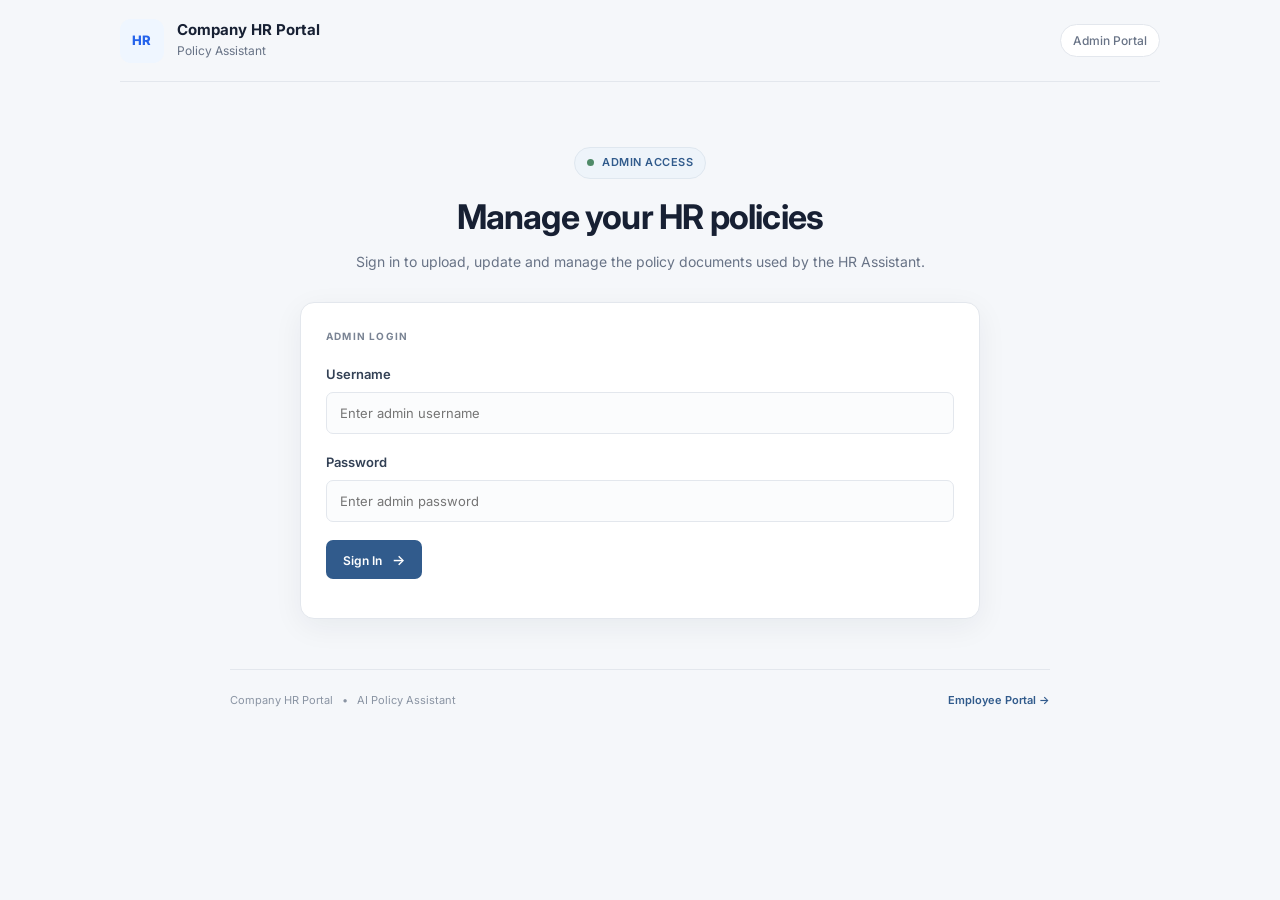
==== frontend/admin.html @ 7b4f22a0 "Initial commit - HR Policy Assistant" ====
<!DOCTYPE html>
<html lang="en">

<head>

    <meta charset="UTF-8">

    <meta
        name="viewport"
        content="width=device-width, initial-scale=1.0"
    >

    <title>HR Policy Assistant | Admin</title>

    <link
        rel="preconnect"
        href="https://fonts.googleapis.com"
    >

    <link
        rel="preconnect"
        href="https://fonts.gstatic.com"
        crossorigin
    >

    <link
        href="https://fonts.googleapis.com/css2?family=Inter:wght@400;500;600;700&display=swap"
        rel="stylesheet"
    >

    <link
        rel="stylesheet"
        href="style.css"
    >

</head>


<body>

    <div class="page">


        <!-- ==========================================
             HEADER
        =========================================== -->

        <header class="topbar">

            <div class="brand">

                <div class="brand-icon">
                    HR
                </div>

                <div>

                    <h1>
                        Company HR Portal
                    </h1>

                    <span>
                        Policy Assistant
                    </span>

                </div>

            </div>


            <div class="portal-label">
                Admin Portal
            </div>

        </header>


        <main>


            <!-- ==========================================
                 LOGIN
            =========================================== -->

            <section
                class="hero admin-hero"
                id="loginSection"
            >

                <div class="hero-badge">

                    <span class="status-dot"></span>

                    Admin Access

                </div>


                <h2>
                    Manage your HR policies
                </h2>


                <p>
                    Sign in to upload, update and manage
                    the policy documents used by the HR Assistant.
                </p>

            </section>


            <section
                class="question-card admin-login-card"
                id="loginForm"
            >

                <div class="section-label">
                    <span>ADMIN LOGIN</span>
                </div>


                <div class="admin-form">

                    <div class="form-group">

                        <label for="username">
                            Username
                        </label>

                        <input
                            type="text"
                            id="username"
                            placeholder="Enter admin username"
                            autocomplete="username"
                        >

                    </div>


                    <div class="form-group">

                        <label for="password">
                            Password
                        </label>

                        <input
                            type="password"
                            id="password"
                            placeholder="Enter admin password"
                            autocomplete="current-password"
                        >

                    </div>


                    <button
                        onclick="adminLogin()"
                        id="loginButton"
                    >
                        Sign In

                        <span class="arrow">
                            →
                        </span>

                    </button>


                    <p
                        id="loginStatus"
                        class="status-message"
                    ></p>

                </div>

            </section>


            <!-- ==========================================
                 ADMIN DASHBOARD
            =========================================== -->

            <div
                id="adminDashboard"
                style="display: none;"
            >


                <!-- Dashboard Hero -->

                <section class="hero admin-dashboard-hero">

                    <div class="hero-badge">

                        <span class="status-dot"></span>

                        Admin Portal

                    </div>


                    <h2>
                        Policy Management
                    </h2>


                    <p>
                        Upload and manage the documents that
                        power the company HR Policy Assistant.
                    </p>

                </section>


                <!-- ==========================================
                     UPLOAD POLICY
                =========================================== -->

                <section class="question-card admin-card">

                    <div class="section-label">
                        <span>UPLOAD POLICIES</span>
                    </div>


                    <h3>
                        Add HR policy documents
                    </h3>


                    <p class="admin-description">
                        Upload one or more policy documents
                        to add them to the assistant's knowledge base.
                    </p>


                    <div class="upload-area">

                        <div class="upload-icon">
                            📄
                        </div>


                        <h4>
                            Select Policy Documents
                        </h4>


                        <p>
                            Supported formats: .txt and .md
                        </p>


                        <input
                            type="file"
                            id="policyFile"
                            accept=".txt,.md"
                            multiple
                        >


                        <button
                            onclick="uploadPolicy()"
                            id="uploadButton"
                        >
                            Upload & Index Policies

                            <span class="arrow">
                                →
                            </span>

                        </button>

                    </div>


                    <p
                        id="uploadStatus"
                        class="status-message"
                    ></p>

                </section>


                <!-- ==========================================
                     CURRENT POLICIES
                =========================================== -->

                <section class="answer-card admin-card">

                    <div class="section-heading">

                        <div>

                            <span class="section-label">
                                POLICY LIBRARY
                            </span>

                            <h3>
                                Uploaded Policies
                            </h3>

                            <p class="admin-description">
                                Documents currently available
                                to the HR Assistant.
                            </p>

                        </div>


                        <span
                            id="policyCount"
                            class="policy-count"
                        >
                            0 policies
                        </span>

                    </div>


                    <div id="policyList">

                        <p class="loading-text">
                            Loading policies...
                        </p>

                    </div>

                </section>


                <!-- ==========================================
                     LOGOUT / EMPLOYEE PORTAL
                =========================================== -->

                <div class="admin-actions">

                    <button
                        class="secondary-button"
                        onclick="logout()"
                    >
                        Logout
                    </button>


                    <a
                        href="index.html"
                        class="portal-link"
                    >
                        ← Back to Employee Assistant
                    </a>

                </div>

            </div>

        </main>


        <!-- ==========================================
             FOOTER
        =========================================== -->

        <footer>

            <div>

                <span>
                    Company HR Portal
                </span>

                <span class="footer-separator">
                    •
                </span>

                <span>
                    AI Policy Assistant
                </span>

            </div>

            <a href="index.html">
                Employee Portal →
            </a>

        </footer>

    </div>


    <script src="admin.js"></script>

</body>

</html>
---- frontend/style.css ----
* {
    box-sizing: border-box;
    margin: 0;
    padding: 0;
}


:root {
    --background: #f5f7fa;
    --white: #ffffff;

    --text: #172033;
    --secondary-text: #687386;

    --primary: #315b8c;
    --primary-dark: #264a75;

    --border: #e3e7ed;

    --soft-blue: #eef4fa;

    --success: #4f8a68;

    --shadow: 0 8px 30px rgba(23, 32, 51, 0.06);
}


body {
    font-family: "Inter", Arial, sans-serif;

    background: var(--background);

    color: var(--text);

    line-height: 1.6;

    min-height: 100vh;
}


.page {
    width: 100%;
    max-width: 1100px;

    margin: auto;

    padding: 0 30px;
}


/* =========================
   HEADER
========================= */

.topbar {
    height: 82px;

    display: flex;

    align-items: center;

    justify-content: space-between;

    border-bottom: 1px solid var(--border);
}


.brand {
    display: flex;

    align-items: center;

    gap: 13px;
}


.brand-icon {
    width: 42px;
    height: 42px;

    border-radius: 9px;

    display: flex;
    align-items: center;
    justify-content: center;

    background: var(--primary);

    color: white;

    font-size: 13px;
    font-weight: 700;

    letter-spacing: 0.5px;
}


.brand h1 {
    font-size: 15px;

    font-weight: 700;

    line-height: 1.2;
}


.brand span {
    display: block;

    margin-top: 2px;

    color: var(--secondary-text);

    font-size: 12px;
}


.portal-label {
    padding: 6px 12px;

    border: 1px solid var(--border);

    border-radius: 20px;

    background: white;

    color: var(--secondary-text);

    font-size: 12px;

    font-weight: 500;
}


/* =========================
   MAIN
========================= */

main {
    max-width: 820px;

    margin: auto;

    padding: 65px 0 50px;
}


/* =========================
   HERO
========================= */

.hero {
    text-align: center;

    margin-bottom: 35px;
}


.hero-badge {
    display: inline-flex;

    align-items: center;

    gap: 8px;

    padding: 6px 12px;

    border: 1px solid #dfe7ef;

    border-radius: 20px;

    background: var(--soft-blue);

    color: var(--primary);

    font-size: 11px;

    font-weight: 600;

    text-transform: uppercase;

    letter-spacing: 0.5px;
}


.status-dot {
    width: 7px;
    height: 7px;

    display: inline-block;

    border-radius: 50%;

    background: var(--success);
}


.hero h2 {
    margin-top: 18px;

    font-size: 34px;

    line-height: 1.2;

    letter-spacing: -0.8px;

    font-weight: 700;
}


.hero p {
    max-width: 580px;

    margin: 13px auto 0;

    color: var(--secondary-text);

    font-size: 14px;

    line-height: 1.7;
}


/* =========================
   CARD
========================= */

.question-card,
.answer-card,
.admin-container,
.admin-dashboard {
    background: var(--white);

    border: 1px solid var(--border);

    border-radius: 14px;

    box-shadow: var(--shadow);
}


/* =========================
   QUESTION
========================= */

.question-card {
    padding: 25px;
}


.section-label {
    display: block;

    color: #7a8494;

    font-size: 10px;

    font-weight: 700;

    letter-spacing: 1.2px;
}


.question-card textarea {
    width: 100%;

    min-height: 130px;

    margin-top: 12px;

    padding: 16px;

    border: 1px solid var(--border);

    border-radius: 9px;

    background: #fbfcfd;

    color: var(--text);

    font-family: inherit;

    font-size: 14px;

    line-height: 1.6;

    resize: vertical;

    outline: none;

    transition: border 0.2s, box-shadow 0.2s;
}


.question-card textarea:focus {
    border-color: #9bb2c9;

    box-shadow: 0 0 0 3px rgba(49, 91, 140, 0.08);
}


.question-card textarea::placeholder {
    color: #9ba4b1;
}


.question-footer {
    display: flex;

    justify-content: space-between;

    align-items: center;

    gap: 20px;

    margin-top: 14px;
}


.helper-text {
    color: #8a94a3;

    font-size: 11px;
}


button {
    border: none;

    border-radius: 7px;

    padding: 11px 17px;

    background: var(--primary);

    color: white;

    font-family: inherit;

    font-size: 12px;

    font-weight: 600;

    cursor: pointer;

    transition: background 0.2s, transform 0.2s;
}


button:hover {
    background: var(--primary-dark);

    transform: translateY(-1px);
}


.arrow {
    margin-left: 7px;

    font-size: 14px;
}


/* =========================
   ANSWER
========================= */

.answer-card {
    margin-top: 22px;

    padding: 25px;
}


.section-heading h3 {
    margin-top: 5px;

    font-size: 19px;
}


.answer-box {
    margin-top: 16px;

    padding: 18px;

    border: 1px solid var(--border);

    border-radius: 9px;

    background: #fafbfc;
}


.answer-box p {
    color: #374151;

    font-size: 14px;

    line-height: 1.75;
}


/* =========================
   SOURCES
========================= */

.sources {
    margin-top: 25px;
}


.sources-heading {
    margin-bottom: 10px;
}


.citation {
    padding: 13px 15px;

    margin-top: 8px;

    border: 1px solid var(--border);

    border-left: 3px solid var(--primary);

    border-radius: 7px;

    background: white;

    font-size: 12px;

    color: #5f6978;
}


.citation strong {
    color: var(--text);

    font-weight: 600;
}


/* =========================
   FOOTER
========================= */

footer {
    max-width: 820px;

    margin: auto;

    padding: 22px 0 30px;

    border-top: 1px solid var(--border);

    display: flex;

    align-items: center;

    justify-content: space-between;

    color: #8a94a3;

    font-size: 11px;
}


footer a {
    color: var(--primary);

    text-decoration: none;

    font-weight: 600;
}


footer a:hover {
    text-decoration: underline;
}


.footer-separator {
    margin: 0 6px;
}


/* =========================
   ADMIN LOGIN
========================= */

.admin-container {
    max-width: 470px;

    margin: 45px auto 0;

    padding: 35px;
}


.admin-icon {
    width: 45px;
    height: 45px;

    display: flex;

    align-items: center;
    justify-content: center;

    margin-bottom: 20px;

    border-radius: 9px;

    background: var(--soft-blue);

    font-size: 19px;
}


.admin-container h2 {
    margin-top: 5px;

    font-size: 25px;

    letter-spacing: -0.3px;
}


.admin-container>p {
    margin-top: 7px;

    margin-bottom: 25px;

    color: var(--secondary-text);

    font-size: 13px;
}


.form-group {
    margin-bottom: 16px;
}


.form-group label {
    display: block;

    margin-bottom: 7px;

    color: #505a69;

    font-size: 12px;

    font-weight: 600;
}


.form-group input {
    width: 100%;

    padding: 12px 13px;

    border: 1px solid var(--border);

    border-radius: 7px;

    background: #fbfcfd;

    color: var(--text);

    font-family: inherit;

    font-size: 13px;

    outline: none;
}


.form-group input:focus {
    border-color: #9bb2c9;

    box-shadow: 0 0 0 3px rgba(49, 91, 140, 0.08);
}


.full-button {
    width: 100%;

    margin-top: 5px;
}


.status-message {
    margin-top: 12px;

    font-size: 12px;

    color: var(--secondary-text);
}


/* =========================
   ADMIN DASHBOARD
========================= */

.admin-dashboard {
    margin-top: 35px;

    padding: 30px;
}


.dashboard-header {
    display: flex;

    justify-content: space-between;

    align-items: flex-start;

    gap: 20px;

    padding-bottom: 25px;

    border-bottom: 1px solid var(--border);
}


.dashboard-header h2 {
    margin-top: 5px;

    font-size: 25px;
}


.dashboard-header p {
    margin-top: 5px;

    color: var(--secondary-text);

    font-size: 13px;
}


.admin-status {
    display: flex;

    align-items: center;

    gap: 7px;

    padding: 7px 11px;

    border-radius: 20px;

    background: #f2f7f4;

    color: #56816a;

    font-size: 11px;

    font-weight: 600;
}


/* =========================
   UPLOAD
========================= */

.upload-card {
    margin-top: 25px;

    padding: 28px;

    border: 1px dashed #cbd4df;

    border-radius: 10px;

    text-align: center;

    background: #fbfcfd;
}


.upload-icon {
    width: 44px;
    height: 44px;

    margin: auto;

    display: flex;

    align-items: center;
    justify-content: center;

    border-radius: 50%;

    background: var(--soft-blue);

    color: var(--primary);

    font-size: 22px;

    font-weight: 500;
}


.upload-card h3 {
    margin-top: 14px;

    font-size: 17px;
}


.upload-card>p {
    margin-top: 4px;

    color: var(--secondary-text);

    font-size: 12px;
}


.file-selector {
    margin-top: 20px;
}


.file-selector input {
    width: 100%;

    max-width: 400px;

    padding: 10px;

    border: 1px solid var(--border);

    border-radius: 7px;

    background: white;

    font-family: inherit;

    font-size: 12px;
}


.file-help {
    display: block;

    margin-top: 7px;

    color: #8a94a3;

    font-size: 10px;
}


.upload-button {
    margin-top: 18px;
}


/* =========================
   INFO CARDS
========================= */

.info-grid {
    display: grid;

    grid-template-columns: repeat(3, 1fr);

    gap: 12px;

    margin-top: 20px;
}


.info-card {
    display: flex;

    gap: 12px;

    padding: 16px;

    border: 1px solid var(--border);

    border-radius: 8px;

    background: white;
}


.info-number {
    color: #9aa4b2;

    font-size: 11px;

    font-weight: 700;
}


.info-card h4 {
    font-size: 12px;
}


.info-card p {
    margin-top: 3px;

    color: var(--secondary-text);

    font-size: 10px;

    line-height: 1.5;
}


.logout-button {
    margin-top: 22px;

    background: transparent;

    border: 1px solid var(--border);

    color: #667080;
}


.logout-button:hover {
    background: #f5f6f8;

    color: var(--text);
}


/* =========================
   RESPONSIVE
========================= */

@media (max-width: 700px) {

    .page {
        padding: 0 18px;
    }


    .topbar {
        height: 72px;
    }


    .portal-label {
        display: none;
    }


    main {
        padding-top: 45px;
    }


    .hero h2 {
        font-size: 28px;
    }


    .hero p {
        font-size: 13px;
    }


    .question-footer {
        flex-direction: column;

        align-items: stretch;
    }


    .question-footer button {
        width: 100%;
    }


    footer {
        flex-direction: column;

        gap: 10px;

        text-align: center;
    }


    .dashboard-header {
        flex-direction: column;
    }


    .info-grid {
        grid-template-columns: 1fr;
    }


    .admin-container {
        padding: 25px;
    }


    .admin-dashboard {
        padding: 22px;
    }
}

#policyList {
    margin-top: 15px;
}

.delete-button {
    float: right;
    background: #dc2626;
    padding: 7px 12px;
    font-size: 13px;
}

.delete-button:hover {
    background: #b91c1c;
}


/* ==========================================
   ADMIN PORTAL
========================================== */

.form-group {
    margin-bottom: 18px;
}

.form-group label {
    display: block;
    margin-bottom: 7px;
    font-size: 14px;
    font-weight: 600;
}

.form-group input {
    width: 100%;
    box-sizing: border-box;
}


.section-description {
    color: #64748b;
    font-size: 14px;
    line-height: 1.6;
    margin-top: 4px;
}


.status-message {
    margin-top: 14px;
    font-size: 14px;
    color: #475569;
}


/* Dashboard Header */

.dashboard-header {
    display: flex;
    justify-content: space-between;
    align-items: flex-start;
    gap: 20px;
    margin-bottom: 30px;
}


/* Admin Sections */

.admin-section {
    padding: 24px 0;
    border-top: 1px solid #e2e8f0;
}

.admin-section h3 {
    margin-bottom: 6px;
}


/* Upload Area */

.upload-area {
    margin-top: 20px;
    padding: 35px 20px;

    border: 1.5px dashed #cbd5e1;
    border-radius: 14px;

    text-align: center;

    background: #f8fafc;
}


.upload-icon {
    font-size: 32px;
    margin-bottom: 8px;
}


.upload-area h4 {
    margin: 8px 0;
    font-size: 16px;
}


.upload-area p {
    color: #64748b;
    font-size: 13px;
}


.upload-area input[type="file"] {
    display: block;
    margin: 20px auto;
    max-width: 100%;
}


.upload-button {
    margin-top: 5px;
}


/* Policy Header */

.policy-header {
    display: flex;
    justify-content: space-between;
    align-items: center;
    gap: 15px;
}


.policy-count {
    padding: 6px 11px;

    border-radius: 20px;

    background: #eff6ff;
    color: #2563eb;

    font-size: 13px;
    font-weight: 600;

    white-space: nowrap;
}


/* Policy Item */

.policy-item {
    display: flex;
    align-items: center;
    justify-content: space-between;

    gap: 15px;

    padding: 16px;

    margin-top: 12px;

    border: 1px solid #e2e8f0;
    border-radius: 12px;

    background: #ffffff;

    transition:
        border-color 0.2s ease,
        box-shadow 0.2s ease;
}


.policy-item:hover {
    border-color: #cbd5e1;

    box-shadow:
        0 4px 12px rgba(15, 23, 42, 0.05);
}


.policy-info {
    display: flex;
    align-items: center;
    gap: 13px;

    min-width: 0;
}


.policy-icon {
    width: 40px;
    height: 40px;

    display: flex;
    align-items: center;
    justify-content: center;

    border-radius: 10px;

    background: #eff6ff;

    font-size: 19px;

    flex-shrink: 0;
}


.policy-info strong {
    display: block;

    font-size: 14px;

    color: #1e293b;

    word-break: break-word;
}


.policy-status {
    display: block;

    margin-top: 4px;

    font-size: 12px;

    color: #16a34a;
}


/* Delete Button */

.delete-button {
    background: transparent;

    border: 1px solid #fecaca;

    color: #dc2626;

    padding: 8px 13px;

    font-size: 13px;

    border-radius: 8px;

    cursor: pointer;

    flex-shrink: 0;
}


.delete-button:hover {
    background: #fef2f2;

    border-color: #fca5a5;
}


/* Empty State */

.empty-state {
    padding: 25px;

    margin-top: 15px;

    text-align: center;

    border: 1px dashed #cbd5e1;

    border-radius: 12px;

    color: #64748b;

    background: #f8fafc;
}


/* Admin Footer */

.admin-footer {
    padding-top: 25px;

    border-top: 1px solid #e2e8f0;

    text-align: center;
}


.admin-footer a {
    color: #2563eb;

    text-decoration: none;

    font-size: 14px;

    font-weight: 500;
}


.admin-footer a:hover {
    text-decoration: underline;
}


/* Mobile */

@media (max-width: 600px) {

    .dashboard-header {
        flex-direction: column;
    }

    .dashboard-header .secondary-button {
        width: 100%;
    }

    .policy-header {
        align-items: flex-start;
        flex-direction: column;
    }

    .policy-item {
        align-items: flex-start;
    }

    .delete-button {
        margin-top: 2px;
    }

}


/* ==========================================
   ADMIN TOP HEADER
========================================== */

.admin-topbar {
    display: flex;
    align-items: center;
    justify-content: space-between;

    padding: 22px 24px;

    margin: -10px -10px 28px -10px;

    background: #f8fafc;

    border: 1px solid #e2e8f0;
    border-radius: 14px;

    gap: 20px;
}


.admin-title {
    display: flex;
    align-items: center;

    gap: 15px;
}


.admin-icon {
    width: 46px;
    height: 46px;

    display: flex;
    align-items: center;
    justify-content: center;

    border-radius: 12px;

    background: #eaf2ff;

    font-size: 21px;

    flex-shrink: 0;
}


.admin-label {
    display: block;

    margin-bottom: 4px;

    color: #2563eb;

    font-size: 11px;

    font-weight: 700;

    letter-spacing: 0.08em;
}


.admin-topbar h2 {
    margin: 0;

    font-size: 24px;

    color: #172554;
}


.admin-topbar p {
    margin: 5px 0 0;

    color: #64748b;

    font-size: 13px;
}


.logout-button {
    border: 1px solid #cbd5e1;

    background: #ffffff;

    color: #334155;

    padding: 9px 16px;

    border-radius: 8px;

    font-size: 13px;

    font-weight: 600;

    cursor: pointer;

    transition: all 0.2s ease;

    flex-shrink: 0;
}


.logout-button:hover {
    background: #f1f5f9;

    border-color: #94a3b8;
}


/* ==========================================
   MOBILE ADMIN HEADER
========================================== */

@media (max-width: 600px) {

    .admin-topbar {
        align-items: flex-start;

        flex-direction: column;

        padding: 20px;
    }

    .logout-button {
        width: 100%;
    }

}

/* ==========================================
   ADMIN APPLICATION HEADER
========================================== */

.main-header {
    margin-bottom: 24px;
}

.brand-area {
    display: flex;
    align-items: center;
    gap: 14px;
}

.brand-icon {
    width: 44px;
    height: 44px;

    display: flex;
    align-items: center;
    justify-content: center;

    border-radius: 11px;

    background: #eff6ff;
    color: #2563eb;

    font-size: 13px;
    font-weight: 800;

    letter-spacing: 0.04em;
}

.main-header h1 {
    margin: 0;
}

.main-header p {
    margin: 4px 0 0;
}


/* ==========================================
   LOGIN
========================================== */

.login-card {
    max-width: 520px;
    margin: 0 auto 25px;
}

.login-header {
    display: flex;
    align-items: flex-start;
    gap: 14px;

    margin-bottom: 25px;
}

.login-icon {
    width: 42px;
    height: 42px;

    display: flex;
    align-items: center;
    justify-content: center;

    background: #f1f5f9;

    border-radius: 10px;

    font-size: 18px;

    flex-shrink: 0;
}

.login-header h2 {
    margin: 0;
}


/* ==========================================
   ADMIN DASHBOARD HEADER
========================================== */

.admin-dashboard-header {
    display: flex;

    align-items: center;
    justify-content: space-between;

    padding: 22px 24px;

    margin-bottom: 28px;

    background: #f8fafc;

    border: 1px solid #e2e8f0;

    border-radius: 14px;

    gap: 20px;
}


.dashboard-title {
    display: flex;

    align-items: center;

    gap: 15px;
}


.dashboard-icon {
    width: 46px;
    height: 46px;

    display: flex;
    align-items: center;
    justify-content: center;

    background: #eff6ff;

    border-radius: 11px;

    font-size: 20px;

    flex-shrink: 0;
}


.admin-label {
    display: block;

    margin-bottom: 3px;

    color: #2563eb;

    font-size: 11px;

    font-weight: 700;

    letter-spacing: 0.08em;
}


.admin-dashboard-header h2 {
    margin: 0;

    color: #172554;

    font-size: 24px;
}


.admin-dashboard-header p {
    margin: 5px 0 0;

    color: #64748b;

    font-size: 13px;
}


/* ==========================================
   LOGOUT
========================================== */

.logout-button {
    padding: 9px 16px;

    background: #ffffff;

    border: 1px solid #cbd5e1;

    border-radius: 8px;

    color: #334155;

    font-size: 13px;

    font-weight: 600;

    cursor: pointer;

    flex-shrink: 0;
}

.logout-button:hover {
    background: #f8fafc;

    border-color: #94a3b8;
}


/* ==========================================
   ADMIN SECTIONS
========================================== */

.admin-section {
    padding: 24px 0;

    border-top: 1px solid #e2e8f0;
}

.section-heading {
    margin-bottom: 18px;
}


/* ==========================================
   UPLOAD AREA
========================================== */

.upload-area {
    margin-top: 18px;

    padding: 34px 20px;

    text-align: center;

    background: #f8fafc;

    border: 1.5px dashed #cbd5e1;

    border-radius: 14px;
}

.upload-icon {
    width: 48px;
    height: 48px;

    display: flex;
    align-items: center;
    justify-content: center;

    margin: 0 auto 12px;

    background: #eff6ff;

    border-radius: 50%;

    font-size: 21px;
}

.upload-area h4 {
    margin: 0 0 7px;
}

.upload-area p {
    margin: 0;

    color: #64748b;

    font-size: 13px;
}

.upload-area input[type="file"] {
    display: block;

    margin: 20px auto;

    max-width: 100%;
}

.upload-button {
    margin-top: 3px;
}


/* ==========================================
   POLICY LIST
========================================== */

.policy-header {
    display: flex;

    align-items: center;
    justify-content: space-between;

    gap: 15px;
}

.policy-header h3 {
    margin-bottom: 5px;
}

.policy-count {
    padding: 6px 11px;

    background: #eff6ff;

    color: #2563eb;

    border-radius: 20px;

    font-size: 12px;

    font-weight: 600;

    white-space: nowrap;
}


/* ==========================================
   POLICY ITEM
========================================== */

.policy-item {
    display: flex;

    align-items: center;
    justify-content: space-between;

    gap: 15px;

    padding: 15px;

    margin-top: 11px;

    background: #ffffff;

    border: 1px solid #e2e8f0;

    border-radius: 11px;
}

.policy-info {
    display: flex;

    align-items: center;

    gap: 12px;

    min-width: 0;
}

.policy-icon {
    width: 39px;
    height: 39px;

    display: flex;
    align-items: center;
    justify-content: center;

    background: #eff6ff;

    border-radius: 9px;

    font-size: 17px;

    flex-shrink: 0;
}

.policy-info strong {
    display: block;

    color: #1e293b;

    font-size: 14px;

    word-break: break-word;
}

.policy-status {
    display: block;

    margin-top: 4px;

    color: #16a34a;

    font-size: 12px;
}


/* ==========================================
   DELETE BUTTON
========================================== */

.delete-button {
    padding: 7px 12px;

    background: #ffffff;

    border: 1px solid #fecaca;

    border-radius: 7px;

    color: #dc2626;

    font-size: 12px;

    font-weight: 600;

    cursor: pointer;

    flex-shrink: 0;
}

.delete-button:hover {
    background: #fef2f2;
}


/* ==========================================
   EMPTY / LOADING
========================================== */

.empty-state,
.loading-text {
    color: #64748b;

    font-size: 14px;
}


/* ==========================================
   ADMIN FOOTER
========================================== */

.admin-footer {
    padding-top: 22px;

    border-top: 1px solid #e2e8f0;

    text-align: center;
}

.admin-footer a {
    color: #2563eb;

    font-size: 14px;

    font-weight: 500;

    text-decoration: none;
}

.admin-footer a:hover {
    text-decoration: underline;
}


/* ==========================================
   MOBILE
========================================== */

@media (max-width: 600px) {

    .admin-dashboard-header {
        align-items: flex-start;

        flex-direction: column;
    }

    .logout-button {
        width: 100%;
    }

    .policy-header {
        align-items: flex-start;

        flex-direction: column;
    }

    .policy-item {
        align-items: flex-start;
    }

}

/* ==========================================
   ADMIN PORTAL
========================================== */

.admin-hero {
    margin-bottom: 28px;
}


/* Login */

.admin-login-card {
    max-width: 680px;
    margin-left: auto;
    margin-right: auto;
}


.admin-form {
    margin-top: 20px;
}


.form-group {
    margin-bottom: 18px;
}


.form-group label {
    display: block;

    margin-bottom: 7px;

    font-size: 13px;

    font-weight: 600;

    color: #334155;
}


.form-group input {
    width: 100%;

    box-sizing: border-box;
}


/* Dashboard */

.admin-dashboard-hero {
    margin-bottom: 28px;
}


.admin-card {
    margin-bottom: 24px;
}


.admin-description {
    margin-top: 6px;

    color: #64748b;

    font-size: 14px;

    line-height: 1.6;
}


/* Upload */

.upload-area {
    margin-top: 22px;

    padding: 38px 20px;

    text-align: center;

    background: #f8fafc;

    border: 1px dashed #cbd5e1;

    border-radius: 14px;
}


.upload-icon {
    width: 48px;
    height: 48px;

    margin: 0 auto 12px;

    display: flex;

    align-items: center;
    justify-content: center;

    border-radius: 50%;

    background: #eff6ff;

    font-size: 20px;
}


.upload-area h4 {
    margin: 0 0 7px;

    font-size: 15px;
}


.upload-area p {
    margin: 0;

    color: #64748b;

    font-size: 13px;
}


.upload-area input[type="file"] {
    display: block;

    width: 100%;

    max-width: 350px;

    margin: 20px auto;
}


/* Policy header */

.policy-count {
    padding: 6px 11px;

    background: #eff6ff;

    color: #2563eb;

    border-radius: 20px;

    font-size: 12px;

    font-weight: 600;

    white-space: nowrap;
}


/* Policy item */

.policy-item {
    display: flex;

    align-items: center;

    justify-content: space-between;

    gap: 15px;

    padding: 15px;

    margin-top: 12px;

    background: #ffffff;

    border: 1px solid #e2e8f0;

    border-radius: 11px;
}


.policy-info {
    display: flex;

    align-items: center;

    gap: 12px;

    min-width: 0;
}


.policy-icon {
    width: 40px;
    height: 40px;

    display: flex;

    align-items: center;
    justify-content: center;

    border-radius: 9px;

    background: #eff6ff;

    font-size: 17px;

    flex-shrink: 0;
}


.policy-info strong {
    display: block;

    color: #1e293b;

    font-size: 14px;

    word-break: break-word;
}


.policy-status {
    display: block;

    margin-top: 4px;

    color: #16a34a;

    font-size: 12px;
}


/* Delete */

.delete-button {
    padding: 7px 12px;

    background: #ffffff;

    border: 1px solid #fecaca;

    border-radius: 7px;

    color: #dc2626;

    font-size: 12px;

    font-weight: 600;

    cursor: pointer;
}


.delete-button:hover {
    background: #fef2f2;
}


/* Admin actions */

.admin-actions {
    display: flex;

    align-items: center;

    justify-content: space-between;

    gap: 15px;

    margin-top: 8px;
}


.portal-link {
    color: #2563eb;

    font-size: 14px;

    font-weight: 500;

    text-decoration: none;
}


.portal-link:hover {
    text-decoration: underline;
}


.loading-text {
    color: #64748b;

    font-size: 14px;
}


/* Mobile */

@media (max-width: 600px) {

    .admin-actions {
        flex-direction: column;

        align-items: stretch;
    }

    .portal-link {
        text-align: center;
    }

    .policy-item {
        align-items: flex-start;
    }

}
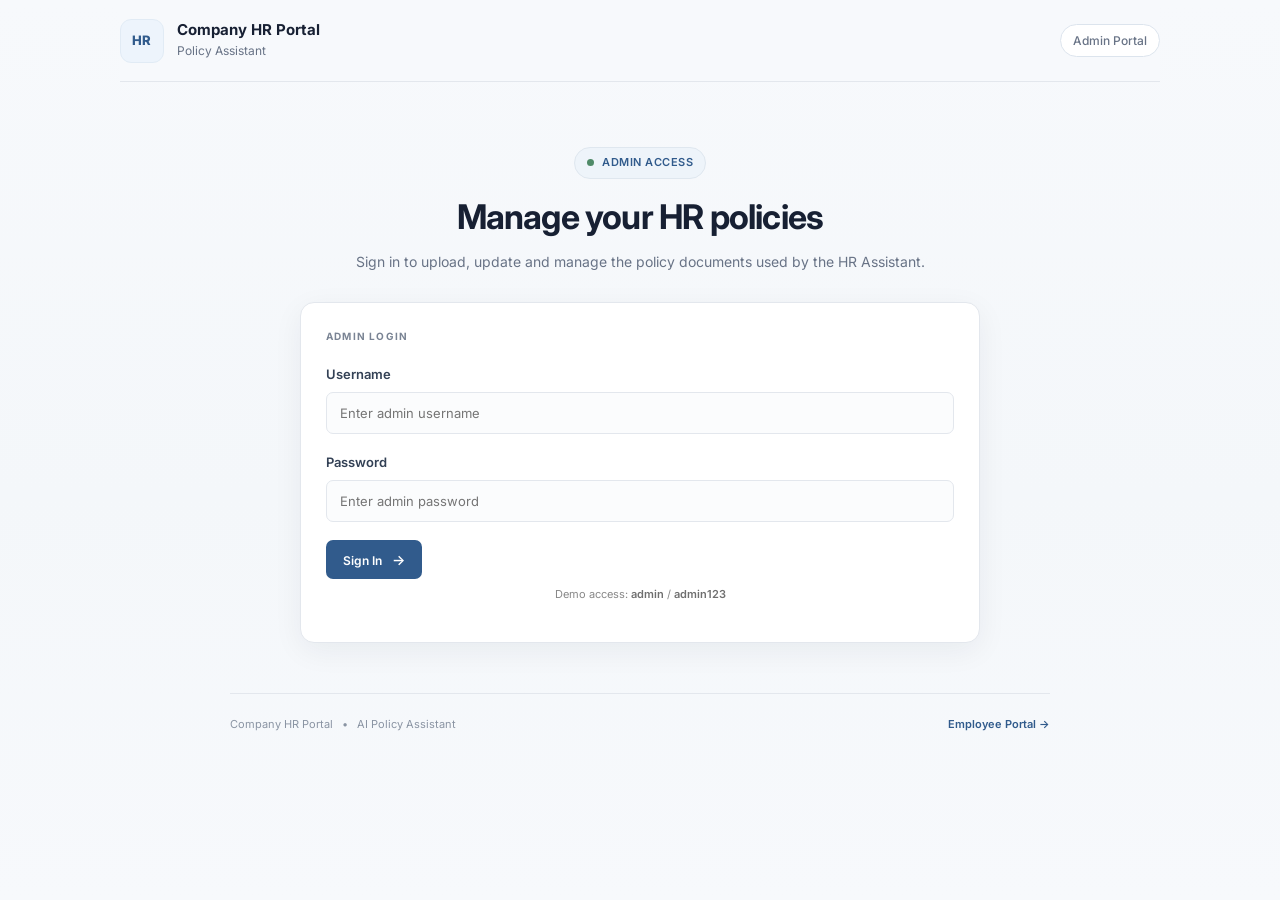
==== commit 709967f9: "Enhance frontend with demo features and improved UI - Added demo credentials section in admin.html f" ====
--- a/frontend/admin.html
+++ b/frontend/admin.html
@@ -164,6 +164,9 @@
                         </span>
 
                     </button>
+                    <p class="demo-credentials">
+                        Demo access: <strong>admin</strong> / <strong>admin123</strong>
+                    </p>
 
 
                     <p
--- a/frontend/style.css
+++ b/frontend/style.css
@@ -2151,4 +2151,1222 @@
         align-items: flex-start;
     }
 
+}
+
+.demo-credentials {
+    margin-top: 7px;
+    font-size: 11px;
+    color: #555;
+    opacity: 0.7;
+    text-align: center;
+}
+
+.demo-credentials strong {
+    font-weight: 600;
+    color: #333;
+}
+
+
+.demo-questions {
+    width: 100%;
+    max-width: 520px;
+    margin: 24px auto 0;
+}
+
+.demo-title {
+    font-size: 12px;
+    font-weight: 600;
+    color: #7a8490;
+    margin-bottom: 10px;
+    text-align: left;
+}
+
+.demo-question {
+    display: block;
+    width: 100%;
+    margin-bottom: 8px;
+    padding: 11px 14px;
+
+    background: #ffffff;
+    border: 1px solid #e1e5ea;
+    border-radius: 9px;
+
+    color: #333;
+    font-size: 12px;
+    line-height: 1.4;
+
+    text-align: left;
+    cursor: pointer;
+
+    transition: background 0.2s ease,
+        border-color 0.2s ease;
+}
+
+.demo-question:hover {
+    background: #f8fafc;
+    border-color: #cbd3dc;
+}
+
+/* ==========================================
+   EMPLOYEE HOME
+========================================== */
+
+.employee-home {
+    width: 100%;
+    max-width: 820px;
+    margin: 0 auto;
+    padding: 48px 0 42px;
+    display: flex;
+    flex-direction: column;
+}
+
+/* ==========================================
+   EMPLOYEE HERO
+========================================== */
+
+.employee-home .hero {
+    text-align: center;
+    margin-bottom: 26px;
+}
+
+.employee-home .hero h2 {
+    margin-top: 16px;
+    font-size: 34px;
+    line-height: 1.2;
+    letter-spacing: -0.8px;
+}
+
+.employee-home .hero p {
+    margin-top: 9px;
+}
+
+/* ==========================================
+   TRY ASKING
+========================================== */
+
+.demo-questions {
+    width: 100%;
+    max-width: 720px;
+    margin: 24px auto 0;
+}
+
+.demo-title {
+    margin-bottom: 10px;
+    color: #7a8490;
+    font-size: 11px;
+    font-weight: 700;
+    letter-spacing: 0.9px;
+    text-transform: uppercase;
+    text-align: left;
+}
+
+.demo-questions {
+    display: grid;
+    grid-template-columns: repeat(3, 1fr);
+    gap: 10px;
+}
+
+.demo-title {
+    grid-column: 1 / -1;
+}
+
+.demo-question {
+    min-height: 64px;
+    padding: 12px 14px;
+
+    background: #ffffff;
+    border: 1px solid #e1e6ec;
+    border-radius: 10px;
+
+    color: #354052;
+    font-family: inherit;
+    font-size: 12px;
+    font-weight: 500;
+    line-height: 1.45;
+
+    text-align: left;
+    cursor: pointer;
+
+    box-shadow: 0 2px 8px rgba(23, 32, 51, 0.03);
+
+    transition:
+        border-color 0.2s ease,
+        background 0.2s ease,
+        box-shadow 0.2s ease,
+        transform 0.2s ease;
+}
+
+.demo-question:hover {
+    background: #fbfcfe;
+    border-color: #c9d3df;
+    box-shadow: 0 5px 14px rgba(23, 32, 51, 0.06);
+    transform: translateY(-1px);
+}
+
+/* ==========================================
+   QUESTION CARD
+========================================== */
+
+/* ==========================================
+   EMPLOYEE QUESTION BOX - COMPACT
+========================================== */
+
+.employee-home .question-card {
+    margin-top: 18px;
+    padding: 16px 18px 14px;
+    border-radius: 12px;
+}
+
+.employee-home .question-card textarea {
+    width: 100%;
+    min-height: 64px;
+    height: 64px;
+    max-height: 100px;
+
+    margin-top: 8px;
+    padding: 11px 13px;
+
+    font-size: 13px;
+    line-height: 1.5;
+
+    resize: vertical;
+}
+
+.employee-home .question-footer {
+    margin-top: 8px;
+    min-height: 34px;
+}
+
+.employee-home .helper-text {
+    font-size: 10px;
+}
+
+.employee-home #askButton {
+    padding: 9px 15px;
+    font-size: 12px;
+}
+
+
+/* Keep the homepage sections visually connected */
+
+.employee-home {
+    padding-top: 38px;
+    padding-bottom: 28px;
+}
+
+.employee-home .hero {
+    margin-bottom: 0;
+}
+
+.employee-home .demo-questions {
+    margin-bottom: 0;
+}
+
+.employee-home .question-card {
+    margin-top: 22px;
+}
+/* ==========================================
+   ANSWER CARD
+========================================== */
+
+.employee-home .answer-card {
+    margin-top: 18px;
+    padding: 22px;
+}
+
+/* ==========================================
+   SUGGESTED QUESTIONS
+========================================== */
+
+.suggested-questions {
+    margin-top: 14px;
+    padding: 0 2px;
+}
+
+.suggested-title {
+    margin-bottom: 9px;
+    color: #667080;
+    font-size: 12px;
+    font-weight: 600;
+}
+
+.suggested-list {
+    display: flex;
+    flex-wrap: wrap;
+    gap: 7px;
+}
+
+.suggested-question {
+    width: auto;
+    min-width: 0;
+    padding: 8px 11px;
+
+    background: #ffffff;
+    border: 1px solid #dbe2ea;
+    border-radius: 7px;
+
+    color: #315b8c;
+    font-family: inherit;
+    font-size: 11px;
+    font-weight: 500;
+    line-height: 1.4;
+
+    text-align: left;
+    cursor: pointer;
+
+    transition:
+        background 0.2s ease,
+        border-color 0.2s ease;
+}
+
+.suggested-question:hover {
+    background: #f6f9fc;
+    border-color: #315b8c;
+}
+
+/* ==========================================
+   NO SOURCE MESSAGE
+========================================== */
+
+.no-citation {
+    color: #8a94a3;
+    font-size: 11px;
+}
+
+/* ==========================================
+   EMPLOYEE MOBILE
+========================================== */
+
+@media (max-width: 700px) {
+
+    .employee-home {
+        padding: 40px 0 32px;
+    }
+
+    .employee-home .hero h2 {
+        font-size: 28px;
+    }
+
+    .demo-questions {
+        grid-template-columns: 1fr;
+        max-width: 560px;
+    }
+
+    .demo-title {
+        grid-column: auto;
+    }
+
+    .demo-question {
+        min-height: auto;
+    }
+
+    .employee-home .question-card {
+        padding: 17px;
+    }
+
+    .employee-home .answer-card {
+        padding: 19px;
+    }
+}
+
+
+/* =========================================================
+   FINAL EMPLOYEE HOME LAYOUT
+   ========================================================= */
+
+/* Main employee area */
+.employee-home {
+    width: 100% !important;
+    max-width: 820px !important;
+
+    margin: 0 auto !important;
+    padding: 34px 0 30px !important;
+
+    min-height: 0 !important;
+    height: auto !important;
+
+    display: flex !important;
+    flex-direction: column !important;
+    justify-content: flex-start !important;
+
+    transform: none !important;
+}
+
+
+/* =========================================================
+   HERO
+   ========================================================= */
+
+.employee-home .hero {
+    width: 100% !important;
+
+    margin: 0 0 22px 0 !important;
+    padding: 0 !important;
+
+    text-align: center !important;
+}
+
+.employee-home .hero h2 {
+    margin: 12px 0 0 0 !important;
+
+    font-size: 34px !important;
+    line-height: 1.2 !important;
+    letter-spacing: -0.7px !important;
+}
+
+.employee-home .hero p {
+    margin: 7px 0 0 0 !important;
+}
+
+
+/* =========================================================
+   TRY ASKING
+   ========================================================= */
+
+.employee-home .demo-questions {
+    width: 100% !important;
+    max-width: 720px !important;
+
+    margin: 22px auto 0 !important;
+    padding: 0 !important;
+
+    display: grid !important;
+    grid-template-columns: repeat(3, 1fr) !important;
+    gap: 10px !important;
+}
+
+.employee-home .demo-title {
+    grid-column: 1 / -1 !important;
+
+    margin: 0 0 1px 0 !important;
+    padding: 0 !important;
+
+    font-size: 11px !important;
+    font-weight: 600 !important;
+    letter-spacing: 0.7px !important;
+    text-transform: uppercase !important;
+
+    color: #777 !important;
+    text-align: left !important;
+}
+
+.employee-home .demo-question {
+    width: 100% !important;
+    min-height: 62px !important;
+
+    margin: 0 !important;
+    padding: 11px 13px !important;
+
+    border: 1px solid #e0e4e9 !important;
+    border-radius: 9px !important;
+
+    background: #fff !important;
+    color: #26384d !important;
+
+    font-family: inherit !important;
+    font-size: 12px !important;
+    font-weight: 500 !important;
+    line-height: 1.4 !important;
+
+    text-align: left !important;
+
+    cursor: pointer !important;
+
+    box-shadow: 0 2px 7px rgba(20, 30, 45, 0.035) !important;
+
+    transition: all 0.18s ease !important;
+}
+
+.employee-home .demo-question:hover {
+    background: #fafbfd !important;
+    border-color: #c8d1dc !important;
+
+    box-shadow: 0 4px 12px rgba(20, 30, 45, 0.06) !important;
+
+    transform: translateY(-1px) !important;
+}
+
+
+/* =========================================================
+   ASK A QUESTION — COMPACT
+   ========================================================= */
+
+.employee-home .question-card {
+    width: 100% !important;
+
+    margin: 0 !important;
+    margin-top: 0 !important;
+
+    padding: 16px 18px 13px !important;
+
+    height: auto !important;
+    min-height: 0 !important;
+
+    flex: none !important;
+
+    border-radius: 12px !important;
+}
+
+
+/* Label */
+
+.employee-home .question-card .section-label {
+    margin: 0 !important;
+}
+
+
+/* Textarea */
+
+.employee-home .question-card textarea {
+    display: block !important;
+
+    width: 100% !important;
+
+    height: 64px !important;
+    min-height: 64px !important;
+    max-height: 110px !important;
+
+    margin: 8px 0 0 0 !important;
+    padding: 10px 12px !important;
+
+    box-sizing: border-box !important;
+
+    font-family: inherit !important;
+    font-size: 12px !important;
+    line-height: 1.45 !important;
+
+    resize: vertical !important;
+}
+
+
+/* Question footer */
+
+.employee-home .question-card .question-footer {
+    width: 100% !important;
+
+    margin: 8px 0 0 0 !important;
+    padding: 0 !important;
+
+    min-height: 32px !important;
+
+    display: flex !important;
+    align-items: center !important;
+    justify-content: space-between !important;
+    gap: 15px !important;
+}
+
+.employee-home .question-card .helper-text {
+    font-size: 10px !important;
+    line-height: 1.4 !important;
+}
+
+.employee-home .question-card #askButton {
+    flex-shrink: 0 !important;
+
+    padding: 8px 14px !important;
+
+    font-size: 11px !important;
+}
+
+
+/* =========================================================
+   ANSWER
+   ========================================================= */
+
+.employee-home .answer-card {
+    width: 100% !important;
+
+    margin: 16px 0 0 0 !important;
+
+    padding: 18px !important;
+
+    height: auto !important;
+    min-height: 0 !important;
+
+    flex: none !important;
+}
+
+
+/* =========================================================
+   YOU MIGHT ALSO ASK
+   ========================================================= */
+
+.employee-home .suggested-questions {
+    width: 100% !important;
+
+    margin: 12px 0 0 0 !important;
+    padding: 0 2px !important;
+}
+
+.employee-home .suggested-title {
+    margin: 0 0 8px 0 !important;
+
+    font-size: 12px !important;
+    font-weight: 600 !important;
+
+    color: #667080 !important;
+}
+
+.employee-home .suggested-list {
+    display: flex !important;
+    flex-wrap: wrap !important;
+    gap: 7px !important;
+}
+
+.employee-home .suggested-question {
+    width: auto !important;
+    min-width: 0 !important;
+
+    margin: 0 !important;
+    padding: 8px 11px !important;
+
+    border: 1px solid #dbe2ea !important;
+    border-radius: 7px !important;
+
+    background: #fff !important;
+    color: #315b8c !important;
+
+    font-family: inherit !important;
+    font-size: 11px !important;
+    font-weight: 500 !important;
+    line-height: 1.4 !important;
+
+    cursor: pointer !important;
+}
+
+.employee-home .suggested-question:hover {
+    background: #f6f9fc !important;
+    border-color: #315b8c !important;
+}
+
+
+/* =========================================================
+   MOBILE
+   ========================================================= */
+
+@media (max-width: 700px) {
+
+    .employee-home {
+        padding: 28px 14px 25px !important;
+    }
+
+    .employee-home .hero h2 {
+        font-size: 28px !important;
+    }
+
+    .employee-home .demo-questions {
+        grid-template-columns: 1fr !important;
+    }
+
+    .employee-home .demo-title {
+        grid-column: auto !important;
+    }
+
+    .employee-home .question-card {
+        padding: 15px !important;
+    }
+
+    .employee-home .question-card .question-footer {
+        align-items: flex-end !important;
+    }
+
+    .employee-home .question-card .helper-text {
+        max-width: 60% !important;
+    }
+}
+
+/* =========================================
+   FINAL EMPLOYEE PAGE DESIGN
+   ========================================= */
+
+main.employee-home {
+    width: min(820px, calc(100% - 40px)) !important;
+    max-width: 820px !important;
+    margin: 0 auto !important;
+    padding: 42px 0 35px !important;
+    display: flex !important;
+    flex-direction: column !important;
+    gap: 0 !important;
+}
+
+/* Hero */
+.employee-home .hero p {
+    margin: 9px auto 0 !important;
+    color: #7b8798 !important;
+    font-size: 13px !important;
+    font-weight: 400 !important;
+    letter-spacing: 0.1px !important;
+    line-height: 1.5 !important;
+}
+
+.employee-home .hero-badge {
+    padding: 7px 13px !important;
+    font-size: 10px !important;
+}
+
+.employee-home .hero h2 {
+    margin: 15px 0 0 !important;
+    font-size: 34px !important;
+    line-height: 1.2 !important;
+    letter-spacing: -0.8px !important;
+}
+
+.employee-home .hero p {
+    width: 100% !important;
+    max-width: 520px !important;
+    margin: 8px auto 0 !important;
+
+    text-align: center !important;
+
+    color: #71809a !important;
+    font-size: 14px !important;
+    font-weight: 400 !important;
+    line-height: 1.5 !important;
+}
+
+/* Try asking */
+.employee-home .demo-questions {
+    width: 100% !important;
+    max-width: 720px !important;
+    margin: 23px auto 0 !important;
+
+    display: grid !important;
+    grid-template-columns: repeat(3, 1fr) !important;
+    gap: 10px !important;
+}
+
+.employee-home .demo-title {
+    grid-column: 1 / -1 !important;
+    margin: 0 0 1px !important;
+
+    color: #7a8490 !important;
+    font-size: 11px !important;
+    font-weight: 700 !important;
+    letter-spacing: 0.8px !important;
+    text-transform: uppercase !important;
+    text-align: left !important;
+}
+
+.employee-home .demo-question {
+    width: 100% !important;
+    min-height: 62px !important;
+
+    margin: 0 !important;
+    padding: 11px 13px !important;
+
+    background: #ffffff !important;
+    border: 1px solid #dfe5ec !important;
+    border-radius: 10px !important;
+
+    color: #26384d !important;
+    font-size: 12px !important;
+    font-weight: 500 !important;
+    line-height: 1.45 !important;
+    text-align: left !important;
+
+    box-shadow: 0 2px 8px rgba(23, 32, 51, 0.04) !important;
+    transition: all 0.2s ease !important;
+}
+
+.employee-home .demo-question:hover {
+    background: #f9fbfd !important;
+    border-color: #bfcbd8 !important;
+    box-shadow: 0 5px 14px rgba(23, 32, 51, 0.07) !important;
+    transform: translateY(-1px) !important;
+}
+
+
+/* =========================================
+   ASK A QUESTION
+   ========================================= */
+
+.employee-home .question-card {
+    width: 100% !important;
+    max-width: 820px !important;
+
+    margin: 28px 0 0 !important;
+    padding: 18px 20px 15px !important;
+
+    background: #ffffff !important;
+    border: 1px solid #e1e6ec !important;
+    border-radius: 13px !important;
+
+    box-shadow: 0 5px 20px rgba(23, 32, 51, 0.045) !important;
+}
+
+.employee-home .question-card .section-label {
+    margin: 0 !important;
+    color: #738096 !important;
+    font-size: 10px !important;
+    font-weight: 700 !important;
+    letter-spacing: 1px !important;
+}
+
+.employee-home .question-card textarea {
+    display: block !important;
+
+    width: 100% !important;
+    height: 72px !important;
+    min-height: 72px !important;
+    max-height: 120px !important;
+
+    margin: 9px 0 0 !important;
+    padding: 11px 13px !important;
+
+    background: #fbfcfe !important;
+    border: 1px solid #dfe5ec !important;
+    border-radius: 9px !important;
+
+    color: #172033 !important;
+    font-family: inherit !important;
+    font-size: 13px !important;
+    line-height: 1.5 !important;
+
+    resize: vertical !important;
+    outline: none !important;
+    transition: border-color 0.2s ease, box-shadow 0.2s ease !important;
+}
+
+.employee-home .question-card textarea:focus {
+    border-color: #9eb4cc !important;
+    box-shadow: 0 0 0 3px rgba(49, 91, 140, 0.07) !important;
+}
+
+.employee-home .question-card textarea::placeholder {
+    color: #9aa5b4 !important;
+}
+
+
+/* Footer inside question card */
+.employee-home .question-footer {
+    width: 100% !important;
+
+    margin: 9px 0 0 !important;
+    padding: 0 !important;
+
+    display: flex !important;
+    align-items: center !important;
+    justify-content: space-between !important;
+
+    gap: 15px !important;
+}
+
+.employee-home .helper-text {
+    color: #8a94a3 !important;
+    font-size: 10px !important;
+    line-height: 1.4 !important;
+}
+
+.employee-home #askButton {
+    flex-shrink: 0 !important;
+
+    padding: 9px 15px !important;
+    border-radius: 7px !important;
+
+    background: #315b8c !important;
+    font-size: 11px !important;
+}
+
+.employee-home #askButton:hover {
+    background: #264a75 !important;
+}
+
+
+/* =========================================
+   ANSWER
+   ========================================= */
+
+.employee-home .answer-card {
+    width: 100% !important;
+    max-width: 820px !important;
+
+    margin: 16px 0 0 !important;
+    padding: 20px !important;
+
+    border-radius: 13px !important;
+}
+
+
+/* =========================================
+   YOU MIGHT ALSO ASK
+   ========================================= */
+
+.employee-home .suggested-questions {
+    width: 100% !important;
+    max-width: 820px !important;
+
+    margin: 12px 0 0 !important;
+    padding: 0 2px !important;
+}
+
+.employee-home .suggested-title {
+    margin: 0 0 8px !important;
+
+    color: #667080 !important;
+    font-size: 12px !important;
+    font-weight: 600 !important;
+}
+
+.employee-home .suggested-list {
+    display: flex !important;
+    flex-wrap: wrap !important;
+    gap: 7px !important;
+}
+
+.employee-home .suggested-question {
+    width: auto !important;
+    min-width: 0 !important;
+
+    margin: 0 !important;
+    padding: 8px 11px !important;
+
+    background: #ffffff !important;
+    border: 1px solid #dbe2ea !important;
+    border-radius: 7px !important;
+
+    color: #315b8c !important;
+    font-size: 11px !important;
+    font-weight: 500 !important;
+}
+
+
+/* =========================================
+   MOBILE
+   ========================================= */
+
+@media (max-width: 700px) {
+
+    main.employee-home {
+        width: calc(100% - 28px) !important;
+        padding: 32px 0 28px !important;
+    }
+
+    .employee-home .hero h2 {
+        font-size: 28px !important;
+    }
+
+    .employee-home .demo-questions {
+        grid-template-columns: 1fr !important;
+    }
+
+    .employee-home .demo-question {
+        min-height: auto !important;
+    }
+
+    .employee-home .question-card {
+        padding: 16px !important;
+        margin-top: 22px !important;
+    }
+
+    .employee-home .question-footer {
+        align-items: flex-end !important;
+    }
+
+    .employee-home .helper-text {
+        max-width: 60% !important;
+    }
+}
+
+.employee-home .hero-subtitle {
+    margin: 10px auto 0 !important;
+    color: #667a96 !important;
+    font-size: 15px !important;
+    font-weight: 400 !important;
+    line-height: 1.5 !important;
+    text-align: center !important;
+}
+
+
+
+
+
+
+
+
+
+
+
+
+
+
+/* =========================================================
+   FINAL POLISH — EMPLOYEE UI
+   Keeps the existing layout and functionality
+   ========================================================= */
+
+/* ---------- Page background ---------- */
+
+body {
+    background:
+        linear-gradient(180deg,
+            #f7f9fc 0%,
+            #f4f7fa 55%,
+            #f7f9fc 100%) !important;
+}
+
+
+/* ---------- Header ---------- */
+
+.topbar {
+    background: rgba(247, 249, 252, 0.92) !important;
+    backdrop-filter: blur(8px);
+}
+
+.brand-icon {
+    background: #edf4fc !important;
+    color: #315b8c !important;
+    border: 1px solid #e1ebf5 !important;
+}
+
+.portal-label {
+    background: #ffffff !important;
+    border-color: #dce4ed !important;
+    transition: all 0.2s ease;
+}
+
+.portal-label:hover {
+    border-color: #c4d2e0 !important;
+    background: #f9fbfd !important;
+}
+
+
+/* ---------- Hero ---------- */
+
+.employee-home .hero-badge {
+    background: #eef5fb !important;
+    border-color: #d9e6f2 !important;
+    box-shadow: 0 2px 8px rgba(49, 91, 140, 0.04);
+}
+
+.employee-home .hero h2 {
+    color: #14243a !important;
+    font-weight: 700 !important;
+}
+
+.employee-home .hero p {
+    width: 100% !important;
+    max-width: 520px !important;
+    margin: 8px auto 0 !important;
+
+    text-align: center !important;
+
+    color: #71809a !important;
+    font-size: 14px !important;
+    font-weight: 400 !important;
+    line-height: 1.5 !important;
+}
+
+
+/* ---------- Try Asking ---------- */
+
+.employee-home .demo-questions {
+    max-width: 720px !important;
+    margin-top: 23px !important;
+}
+
+.employee-home .demo-title {
+    color: #718096 !important;
+    font-size: 10px !important;
+    letter-spacing: 1px !important;
+}
+
+.employee-home .demo-question {
+    position: relative;
+
+    background: rgba(255, 255, 255, 0.96) !important;
+    border: 1px solid #dce4ec !important;
+    border-radius: 10px !important;
+
+    color: #26384d !important;
+
+    box-shadow:
+        0 2px 6px rgba(23, 32, 51, 0.025),
+        0 5px 15px rgba(23, 32, 51, 0.025) !important;
+
+    transition:
+        transform 0.2s ease,
+        border-color 0.2s ease,
+        box-shadow 0.2s ease,
+        background 0.2s ease !important;
+}
+
+.employee-home .demo-question:hover {
+    background: #ffffff !important;
+    border-color: #b9c9d9 !important;
+
+    box-shadow:
+        0 5px 14px rgba(23, 32, 51, 0.06) !important;
+
+    transform: translateY(-2px) !important;
+}
+
+.employee-home .demo-question:active {
+    transform: translateY(0) !important;
+}
+
+
+/* ---------- Ask Question Card ---------- */
+
+.employee-home .question-card {
+    margin-top: 28px !important;
+
+    background: rgba(255, 255, 255, 0.98) !important;
+    border: 1px solid #dce4ec !important;
+    border-radius: 13px !important;
+
+    box-shadow:
+        0 4px 12px rgba(23, 32, 51, 0.035),
+        0 10px 28px rgba(23, 32, 51, 0.035) !important;
+}
+
+
+/* Label */
+
+.employee-home .question-card .section-label {
+    color: #718096 !important;
+    font-size: 10px !important;
+    letter-spacing: 1px !important;
+}
+
+
+/* Textarea */
+
+.employee-home .question-card textarea {
+    background: #fbfcfe !important;
+    border: 1px solid #dce4ec !important;
+    border-radius: 9px !important;
+
+    color: #172033 !important;
+
+    transition:
+        border-color 0.2s ease,
+        box-shadow 0.2s ease,
+        background 0.2s ease !important;
+}
+
+.employee-home .question-card textarea:hover {
+    border-color: #cbd6e1 !important;
+}
+
+.employee-home .question-card textarea:focus {
+    background: #ffffff !important;
+    border-color: #91aac3 !important;
+
+    box-shadow:
+        0 0 0 3px rgba(49, 91, 140, 0.07) !important;
+}
+
+
+/* ---------- Ask Button ---------- */
+
+.employee-home #askButton {
+    background: #315b8c !important;
+    border-radius: 8px !important;
+
+    box-shadow:
+        0 3px 8px rgba(49, 91, 140, 0.16) !important;
+
+    transition:
+        background 0.2s ease,
+        transform 0.2s ease,
+        box-shadow 0.2s ease !important;
+}
+
+.employee-home #askButton:hover {
+    background: #284f7d !important;
+
+    box-shadow:
+        0 5px 12px rgba(49, 91, 140, 0.20) !important;
+
+    transform: translateY(-1px) !important;
+}
+
+.employee-home #askButton:active {
+    transform: translateY(0) !important;
+}
+
+
+/* ---------- Helper Text ---------- */
+
+.employee-home .helper-text {
+    color: #8490a0 !important;
+}
+
+
+/* ---------- Answer Card ---------- */
+
+.employee-home .answer-card {
+    background: #ffffff !important;
+    border: 1px solid #dce4ec !important;
+    border-radius: 13px !important;
+
+    box-shadow:
+        0 5px 20px rgba(23, 32, 51, 0.045) !important;
+}
+
+.employee-home .answer-box {
+    background: #fafcfe !important;
+    border-color: #e0e6ed !important;
+}
+
+
+/* ---------- Citations ---------- */
+
+.employee-home .citation {
+    background: #ffffff !important;
+    border-color: #e0e6ed !important;
+    border-left-color: #315b8c !important;
+
+    transition:
+        box-shadow 0.2s ease,
+        border-color 0.2s ease !important;
+}
+
+.employee-home .citation:hover {
+    border-color: #cbd6e1 !important;
+    border-left-color: #315b8c !important;
+
+    box-shadow:
+        0 3px 10px rgba(23, 32, 51, 0.04) !important;
+}
+
+
+/* ---------- You Might Also Ask ---------- */
+
+.employee-home .suggested-questions {
+    margin-top: 14px !important;
+}
+
+.employee-home .suggested-title {
+    color: #687386 !important;
+    font-size: 11px !important;
+    font-weight: 600 !important;
+}
+
+.employee-home .suggested-question {
+    background: #ffffff !important;
+    border: 1px solid #dbe3eb !important;
+    color: #315b8c !important;
+
+    transition:
+        background 0.2s ease,
+        border-color 0.2s ease,
+        transform 0.2s ease !important;
+}
+
+.employee-home .suggested-question:hover {
+    background: #f6f9fc !important;
+    border-color: #afc1d3 !important;
+    transform: translateY(-1px) !important;
+}
+
+
+/* ---------- Footer ---------- */
+
+footer {
+    color: #8a94a3 !important;
+}
+
+footer a {
+    color: #315b8c !important;
 }
